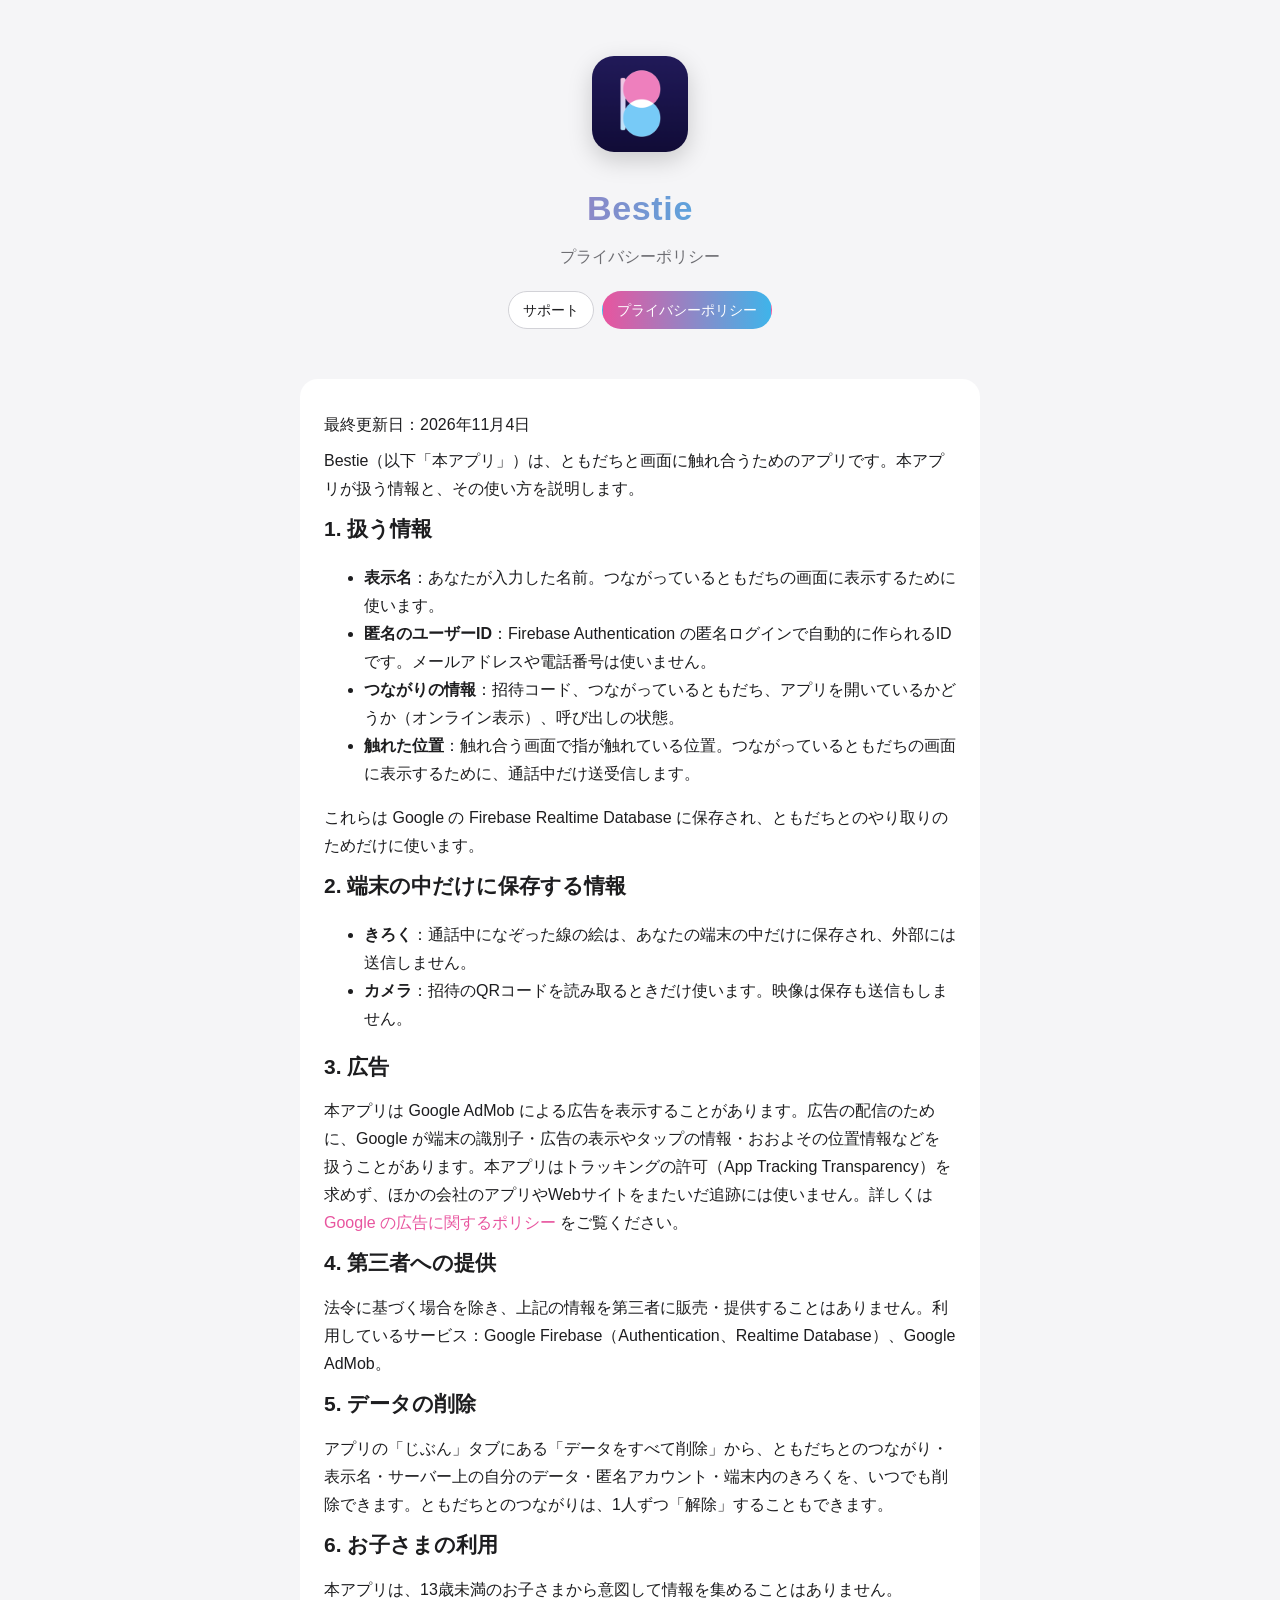
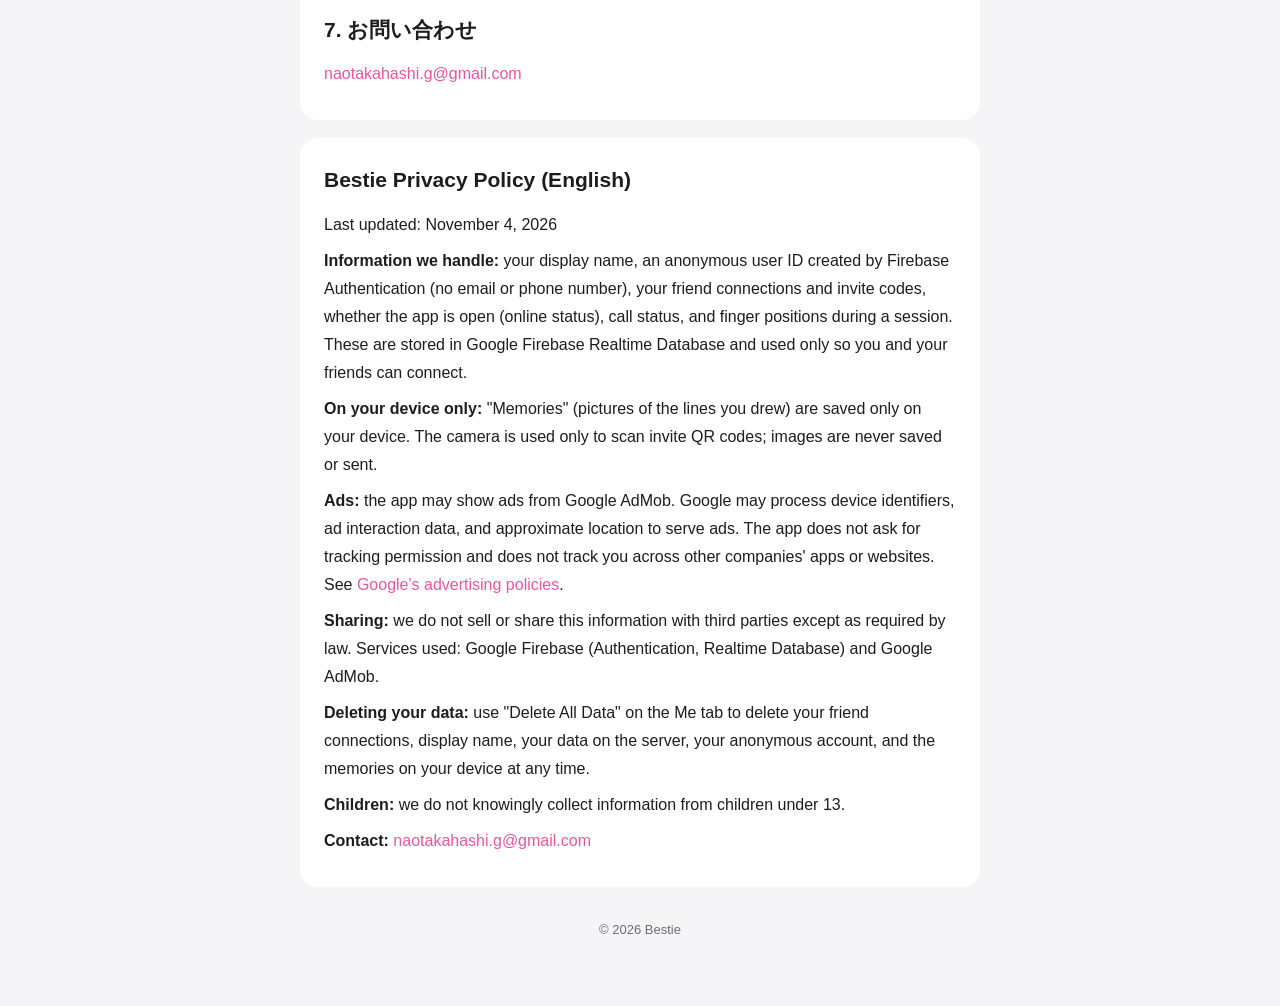
==== privacy.html @ d2ced27c "Bestie のサポートページとプライバシーポリシー Co-Authored-By: Claude Opus 5.5 <noreply@anthropic.com>" ====
<!doctype html>
<html lang="ja">
<head>
<meta charset="utf-8">
<meta name="viewport" content="width=device-width, initial-scale=1">
<title>Bestie プライバシーポリシー</title>
<meta name="description" content="Bestie（ベスティー）のプライバシーポリシー。">
<link rel="icon" href="icon.png">
<link rel="apple-touch-icon" href="icon.png">
<link rel="stylesheet" href="style.css">
</head>
<body>
<div class="wrap">
  <header class="hero">
    <img src="icon.png" alt="Bestieのアイコン">
    <h1>Bestie</h1>
    <p>プライバシーポリシー</p>
    <nav class="tabs">
      <a href="./">サポート</a>
      <a class="on" href="privacy.html">プライバシーポリシー</a>
    </nav>
  </header>

  <section class="card">
<p>最終更新日：2026年11月4日</p>
<p>Bestie（以下「本アプリ」）は、ともだちと画面に触れ合うためのアプリです。本アプリが扱う情報と、その使い方を説明します。</p>

<h2>1. 扱う情報</h2>
<ul>
  <li><b>表示名</b>：あなたが入力した名前。つながっているともだちの画面に表示するために使います。</li>
  <li><b>匿名のユーザーID</b>：Firebase Authentication の匿名ログインで自動的に作られるIDです。メールアドレスや電話番号は使いません。</li>
  <li><b>つながりの情報</b>：招待コード、つながっているともだち、アプリを開いているかどうか（オンライン表示）、呼び出しの状態。</li>
  <li><b>触れた位置</b>：触れ合う画面で指が触れている位置。つながっているともだちの画面に表示するために、通話中だけ送受信します。</li>
</ul>
<p>これらは Google の Firebase Realtime Database に保存され、ともだちとのやり取りのためだけに使います。</p>

<h2>2. 端末の中だけに保存する情報</h2>
<ul>
  <li><b>きろく</b>：通話中になぞった線の絵は、あなたの端末の中だけに保存され、外部には送信しません。</li>
  <li><b>カメラ</b>：招待のQRコードを読み取るときだけ使います。映像は保存も送信もしません。</li>
</ul>

<h2>3. 広告</h2>
<p>本アプリは Google AdMob による広告を表示することがあります。広告の配信のために、Google が端末の識別子・広告の表示やタップの情報・おおよその位置情報などを扱うことがあります。本アプリはトラッキングの許可（App Tracking Transparency）を求めず、ほかの会社のアプリやWebサイトをまたいだ追跡には使いません。詳しくは <a href="https://policies.google.com/technologies/ads?hl=ja">Google の広告に関するポリシー</a> をご覧ください。</p>

<h2>4. 第三者への提供</h2>
<p>法令に基づく場合を除き、上記の情報を第三者に販売・提供することはありません。利用しているサービス：Google Firebase（Authentication、Realtime Database）、Google AdMob。</p>

<h2>5. データの削除</h2>
<p>アプリの「じぶん」タブにある「データをすべて削除」から、ともだちとのつながり・表示名・サーバー上の自分のデータ・匿名アカウント・端末内のきろくを、いつでも削除できます。ともだちとのつながりは、1人ずつ「解除」することもできます。</p>

<h2>6. お子さまの利用</h2>
<p>本アプリは、13歳未満のお子さまから意図して情報を集めることはありません。</p>

<h2>7. お問い合わせ</h2>
<p><a href="mailto:naotakahashi.g@gmail.com?subject=Bestie">naotakahashi.g@gmail.com</a></p>
  </section>

  <section class="card">
<h2>Bestie Privacy Policy (English)</h2>
<p>Last updated: November 4, 2026</p>
<p><b>Information we handle:</b> your display name, an anonymous user ID created by Firebase Authentication (no email or phone number), your friend connections and invite codes, whether the app is open (online status), call status, and finger positions during a session. These are stored in Google Firebase Realtime Database and used only so you and your friends can connect.</p>
<p><b>On your device only:</b> "Memories" (pictures of the lines you drew) are saved only on your device. The camera is used only to scan invite QR codes; images are never saved or sent.</p>
<p><b>Ads:</b> the app may show ads from Google AdMob. Google may process device identifiers, ad interaction data, and approximate location to serve ads. The app does not ask for tracking permission and does not track you across other companies' apps or websites. See <a href="https://policies.google.com/technologies/ads">Google's advertising policies</a>.</p>
<p><b>Sharing:</b> we do not sell or share this information with third parties except as required by law. Services used: Google Firebase (Authentication, Realtime Database) and Google AdMob.</p>
<p><b>Deleting your data:</b> use "Delete All Data" on the Me tab to delete your friend connections, display name, your data on the server, your anonymous account, and the memories on your device at any time.</p>
<p><b>Children:</b> we do not knowingly collect information from children under 13.</p>
<p><b>Contact:</b> <a href="mailto:naotakahashi.g@gmail.com?subject=Bestie">naotakahashi.g@gmail.com</a></p>
  </section>

  <footer>© 2026 Bestie</footer>
</div>
</body>
</html>
---- style.css ----
:root {
  --bg: #f5f5f7;
  --card: #ffffff;
  --text: #1d1d1f;
  --sub: #6e6e73;
  --line: #d2d2d7;
  --accent: #e8559f;
  --accent2: #3fb4ea;
}
@media (prefers-color-scheme: dark) {
  :root {
    --bg: #000000;
    --card: #1c1c1e;
    --text: #f5f5f7;
    --sub: #98989d;
    --line: #38383a;
    --accent: #ff7ab8;
    --accent2: #5cc8f5;
  }
}
* { box-sizing: border-box; }
html { -webkit-text-size-adjust: 100%; }
body {
  margin: 0;
  background: var(--bg);
  color: var(--text);
  font-family: -apple-system, BlinkMacSystemFont, "Hiragino Sans", "Hiragino Kaku Gothic ProN", "Noto Sans JP", sans-serif;
  line-height: 1.75;
}
a { color: var(--accent); text-decoration: none; }
a:hover { text-decoration: underline; }
.wrap { max-width: 720px; margin: 0 auto; padding: 0 20px 64px; }
header.hero { text-align: center; padding: 56px 0 32px; }
.hero img { width: 96px; height: 96px; border-radius: 22px; box-shadow: 0 8px 24px rgba(0,0,0,.18); }
.hero h1 { font-size: 34px; margin: 18px 0 4px; letter-spacing: .02em; }
.hero p { color: var(--sub); margin: 0; }
nav.tabs { display: flex; gap: 8px; justify-content: center; margin-top: 20px; flex-wrap: wrap; }
nav.tabs a {
  padding: 6px 14px; border-radius: 999px; background: var(--card);
  border: 1px solid var(--line); color: var(--text); font-size: 14px;
}
nav.tabs a.on { background: var(--accent); border-color: var(--accent); color: #fff; }
section.card { background: var(--card); border-radius: 18px; padding: 24px; margin-top: 18px; }
h2 { font-size: 21px; margin: 0 0 12px; }
h3 { font-size: 16px; margin: 20px 0 4px; }
p { margin: 8px 0; }
.sub { color: var(--sub); font-size: 14px; }
ul.features { list-style: none; padding: 0; margin: 0; }
ul.features li { padding: 10px 0; border-top: 1px solid var(--line); }
ul.features li:first-child { border-top: none; }
ul.features b { display: block; }
details { border-top: 1px solid var(--line); padding: 12px 0; }
details:first-of-type { border-top: none; }
summary { cursor: pointer; font-weight: 600; list-style: none; }
summary::-webkit-details-marker { display: none; }
summary::before { content: "＋"; color: var(--accent); margin-right: 8px; }
details[open] summary::before { content: "－"; }
details p { color: var(--sub); }
.contact { text-align: center; }
.contact a.button {
  display: inline-block; margin-top: 8px; padding: 12px 28px; border-radius: 999px;
  background: var(--accent); color: #fff; font-weight: 600;
}
footer { text-align: center; color: var(--sub); font-size: 13px; margin-top: 32px; }
table { width: 100%; border-collapse: collapse; font-size: 15px; }
th, td { text-align: left; vertical-align: top; padding: 10px 8px; border-top: 1px solid var(--line); }
th { width: 34%; font-weight: 600; }
/* Bestie：ロゴと同じピンク→水色 */
.hero h1 { background: linear-gradient(90deg, var(--accent) 0%, var(--accent) 12%, var(--accent2) 68%); -webkit-background-clip: text; background-clip: text; color: transparent; font-family: Futura, "Futura PT", "Hiragino Sans", sans-serif; font-weight: 700; }
nav.tabs a.on, .contact a.button { background: linear-gradient(90deg, var(--accent), var(--accent2)); border-color: transparent; }
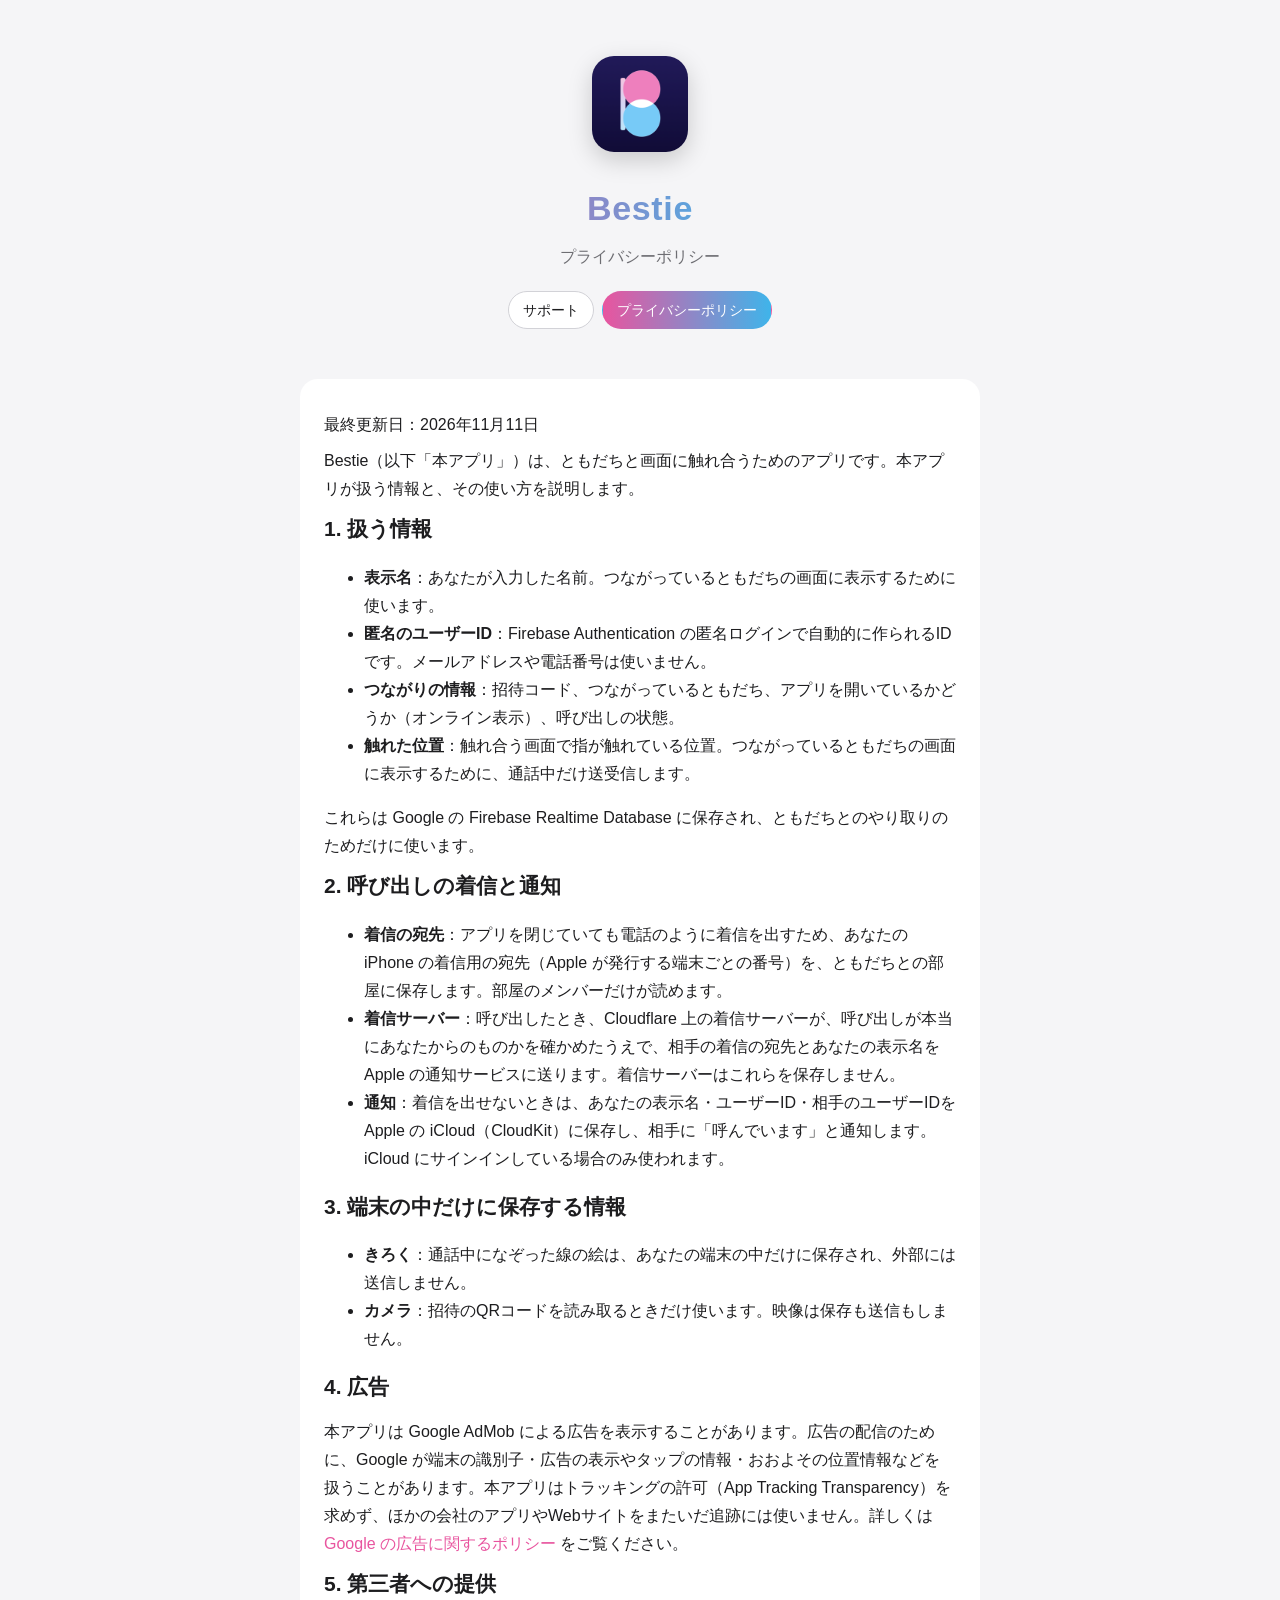
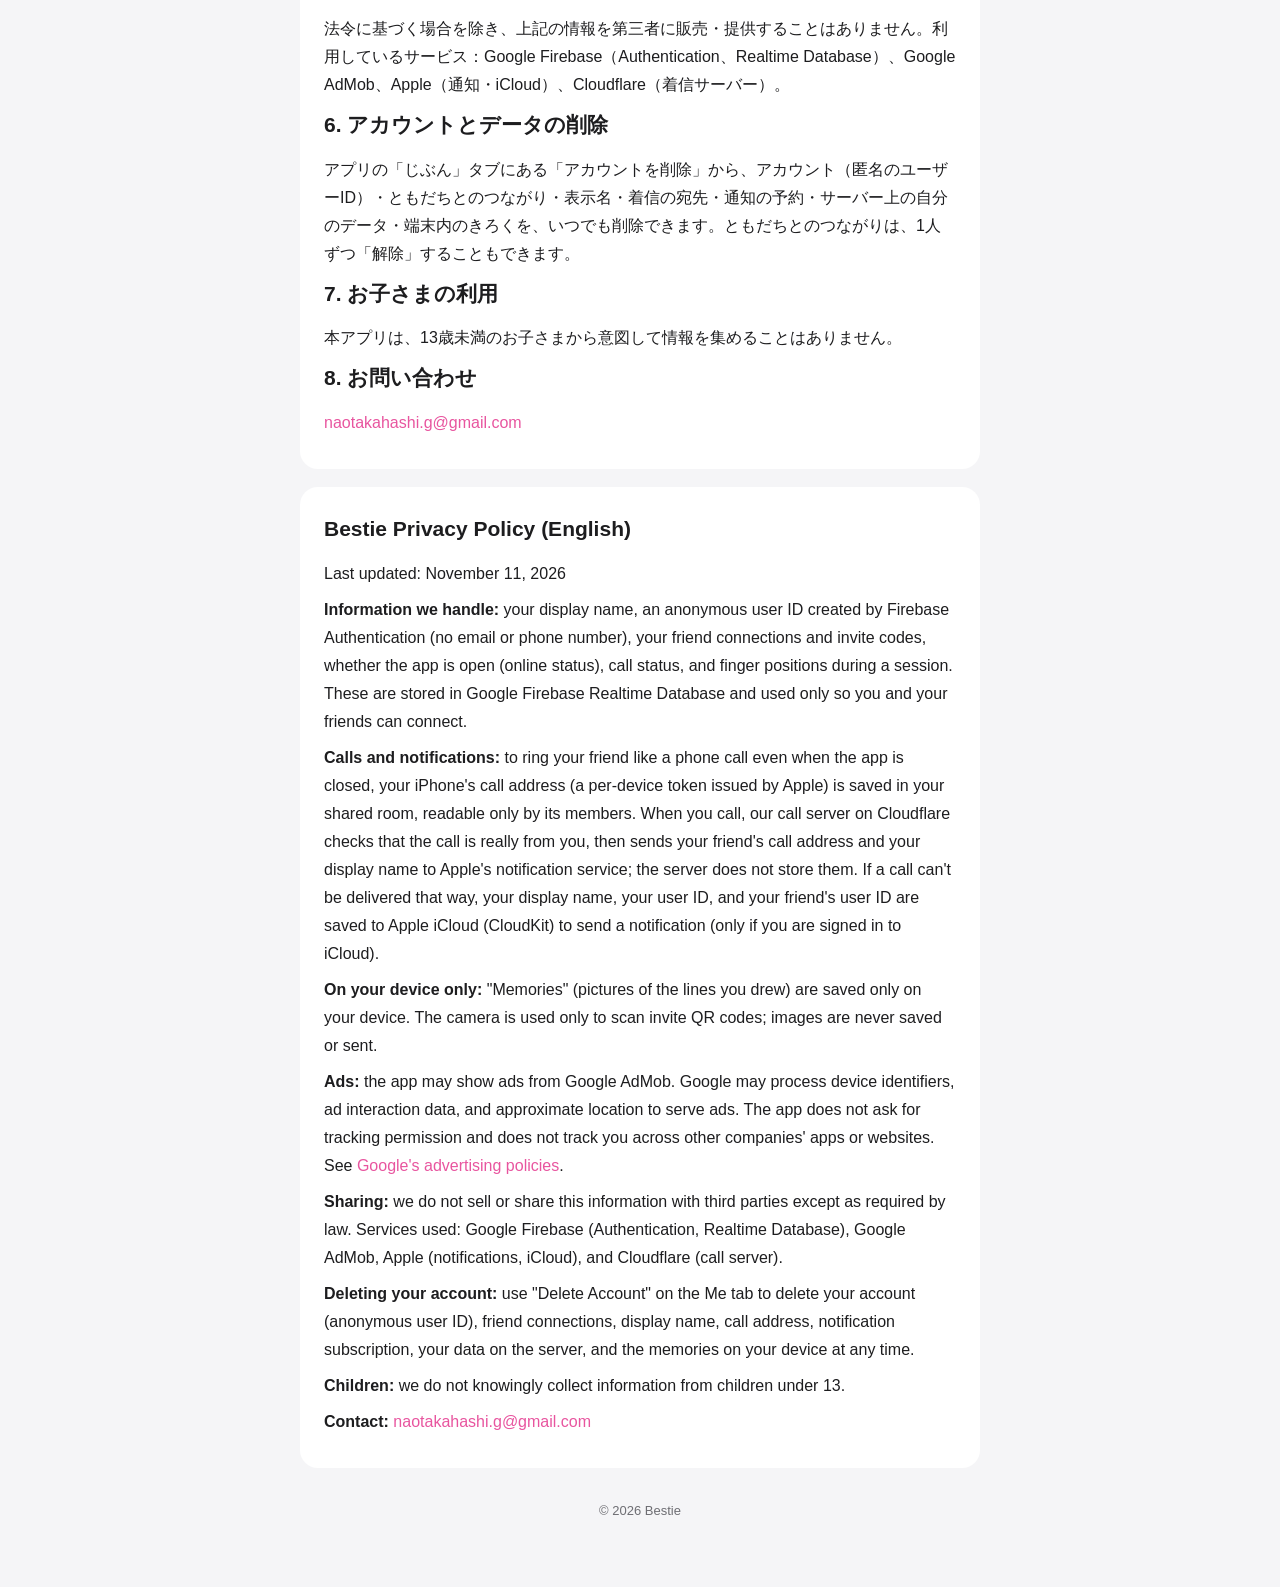
==== commit 36350a93: "着信・通知のしくみと「アカウントを削除」に合わせて更新 Co-Authored-By: Claude Opus 5.5 <noreply@anthropic.com>" ====
--- a/privacy.html
+++ b/privacy.html
@@ -22,7 +22,7 @@
   </header>
 
   <section class="card">
-<p>最終更新日：2026年11月4日</p>
+<p>最終更新日：2026年11月11日</p>
 <p>Bestie（以下「本アプリ」）は、ともだちと画面に触れ合うためのアプリです。本アプリが扱う情報と、その使い方を説明します。</p>
 
 <h2>1. 扱う情報</h2>
@@ -34,36 +34,44 @@
 </ul>
 <p>これらは Google の Firebase Realtime Database に保存され、ともだちとのやり取りのためだけに使います。</p>
 
-<h2>2. 端末の中だけに保存する情報</h2>
+<h2>2. 呼び出しの着信と通知</h2>
+<ul>
+  <li><b>着信の宛先</b>：アプリを閉じていても電話のように着信を出すため、あなたの iPhone の着信用の宛先（Apple が発行する端末ごとの番号）を、ともだちとの部屋に保存します。部屋のメンバーだけが読めます。</li>
+  <li><b>着信サーバー</b>：呼び出したとき、Cloudflare 上の着信サーバーが、呼び出しが本当にあなたからのものかを確かめたうえで、相手の着信の宛先とあなたの表示名を Apple の通知サービスに送ります。着信サーバーはこれらを保存しません。</li>
+  <li><b>通知</b>：着信を出せないときは、あなたの表示名・ユーザーID・相手のユーザーIDを Apple の iCloud（CloudKit）に保存し、相手に「呼んでいます」と通知します。iCloud にサインインしている場合のみ使われます。</li>
+</ul>
+
+<h2>3. 端末の中だけに保存する情報</h2>
 <ul>
   <li><b>きろく</b>：通話中になぞった線の絵は、あなたの端末の中だけに保存され、外部には送信しません。</li>
   <li><b>カメラ</b>：招待のQRコードを読み取るときだけ使います。映像は保存も送信もしません。</li>
 </ul>
 
-<h2>3. 広告</h2>
+<h2>4. 広告</h2>
 <p>本アプリは Google AdMob による広告を表示することがあります。広告の配信のために、Google が端末の識別子・広告の表示やタップの情報・おおよその位置情報などを扱うことがあります。本アプリはトラッキングの許可（App Tracking Transparency）を求めず、ほかの会社のアプリやWebサイトをまたいだ追跡には使いません。詳しくは <a href="https://policies.google.com/technologies/ads?hl=ja">Google の広告に関するポリシー</a> をご覧ください。</p>
 
-<h2>4. 第三者への提供</h2>
-<p>法令に基づく場合を除き、上記の情報を第三者に販売・提供することはありません。利用しているサービス：Google Firebase（Authentication、Realtime Database）、Google AdMob。</p>
+<h2>5. 第三者への提供</h2>
+<p>法令に基づく場合を除き、上記の情報を第三者に販売・提供することはありません。利用しているサービス：Google Firebase（Authentication、Realtime Database）、Google AdMob、Apple（通知・iCloud）、Cloudflare（着信サーバー）。</p>
 
-<h2>5. データの削除</h2>
-<p>アプリの「じぶん」タブにある「データをすべて削除」から、ともだちとのつながり・表示名・サーバー上の自分のデータ・匿名アカウント・端末内のきろくを、いつでも削除できます。ともだちとのつながりは、1人ずつ「解除」することもできます。</p>
+<h2>6. アカウントとデータの削除</h2>
+<p>アプリの「じぶん」タブにある「アカウントを削除」から、アカウント（匿名のユーザーID）・ともだちとのつながり・表示名・着信の宛先・通知の予約・サーバー上の自分のデータ・端末内のきろくを、いつでも削除できます。ともだちとのつながりは、1人ずつ「解除」することもできます。</p>
 
-<h2>6. お子さまの利用</h2>
+<h2>7. お子さまの利用</h2>
 <p>本アプリは、13歳未満のお子さまから意図して情報を集めることはありません。</p>
 
-<h2>7. お問い合わせ</h2>
+<h2>8. お問い合わせ</h2>
 <p><a href="mailto:naotakahashi.g@gmail.com?subject=Bestie">naotakahashi.g@gmail.com</a></p>
   </section>
 
   <section class="card">
 <h2>Bestie Privacy Policy (English)</h2>
-<p>Last updated: November 4, 2026</p>
+<p>Last updated: November 11, 2026</p>
 <p><b>Information we handle:</b> your display name, an anonymous user ID created by Firebase Authentication (no email or phone number), your friend connections and invite codes, whether the app is open (online status), call status, and finger positions during a session. These are stored in Google Firebase Realtime Database and used only so you and your friends can connect.</p>
+<p><b>Calls and notifications:</b> to ring your friend like a phone call even when the app is closed, your iPhone's call address (a per-device token issued by Apple) is saved in your shared room, readable only by its members. When you call, our call server on Cloudflare checks that the call is really from you, then sends your friend's call address and your display name to Apple's notification service; the server does not store them. If a call can't be delivered that way, your display name, your user ID, and your friend's user ID are saved to Apple iCloud (CloudKit) to send a notification (only if you are signed in to iCloud).</p>
 <p><b>On your device only:</b> "Memories" (pictures of the lines you drew) are saved only on your device. The camera is used only to scan invite QR codes; images are never saved or sent.</p>
 <p><b>Ads:</b> the app may show ads from Google AdMob. Google may process device identifiers, ad interaction data, and approximate location to serve ads. The app does not ask for tracking permission and does not track you across other companies' apps or websites. See <a href="https://policies.google.com/technologies/ads">Google's advertising policies</a>.</p>
-<p><b>Sharing:</b> we do not sell or share this information with third parties except as required by law. Services used: Google Firebase (Authentication, Realtime Database) and Google AdMob.</p>
-<p><b>Deleting your data:</b> use "Delete All Data" on the Me tab to delete your friend connections, display name, your data on the server, your anonymous account, and the memories on your device at any time.</p>
+<p><b>Sharing:</b> we do not sell or share this information with third parties except as required by law. Services used: Google Firebase (Authentication, Realtime Database), Google AdMob, Apple (notifications, iCloud), and Cloudflare (call server).</p>
+<p><b>Deleting your account:</b> use "Delete Account" on the Me tab to delete your account (anonymous user ID), friend connections, display name, call address, notification subscription, your data on the server, and the memories on your device at any time.</p>
 <p><b>Children:</b> we do not knowingly collect information from children under 13.</p>
 <p><b>Contact:</b> <a href="mailto:naotakahashi.g@gmail.com?subject=Bestie">naotakahashi.g@gmail.com</a></p>
   </section>
